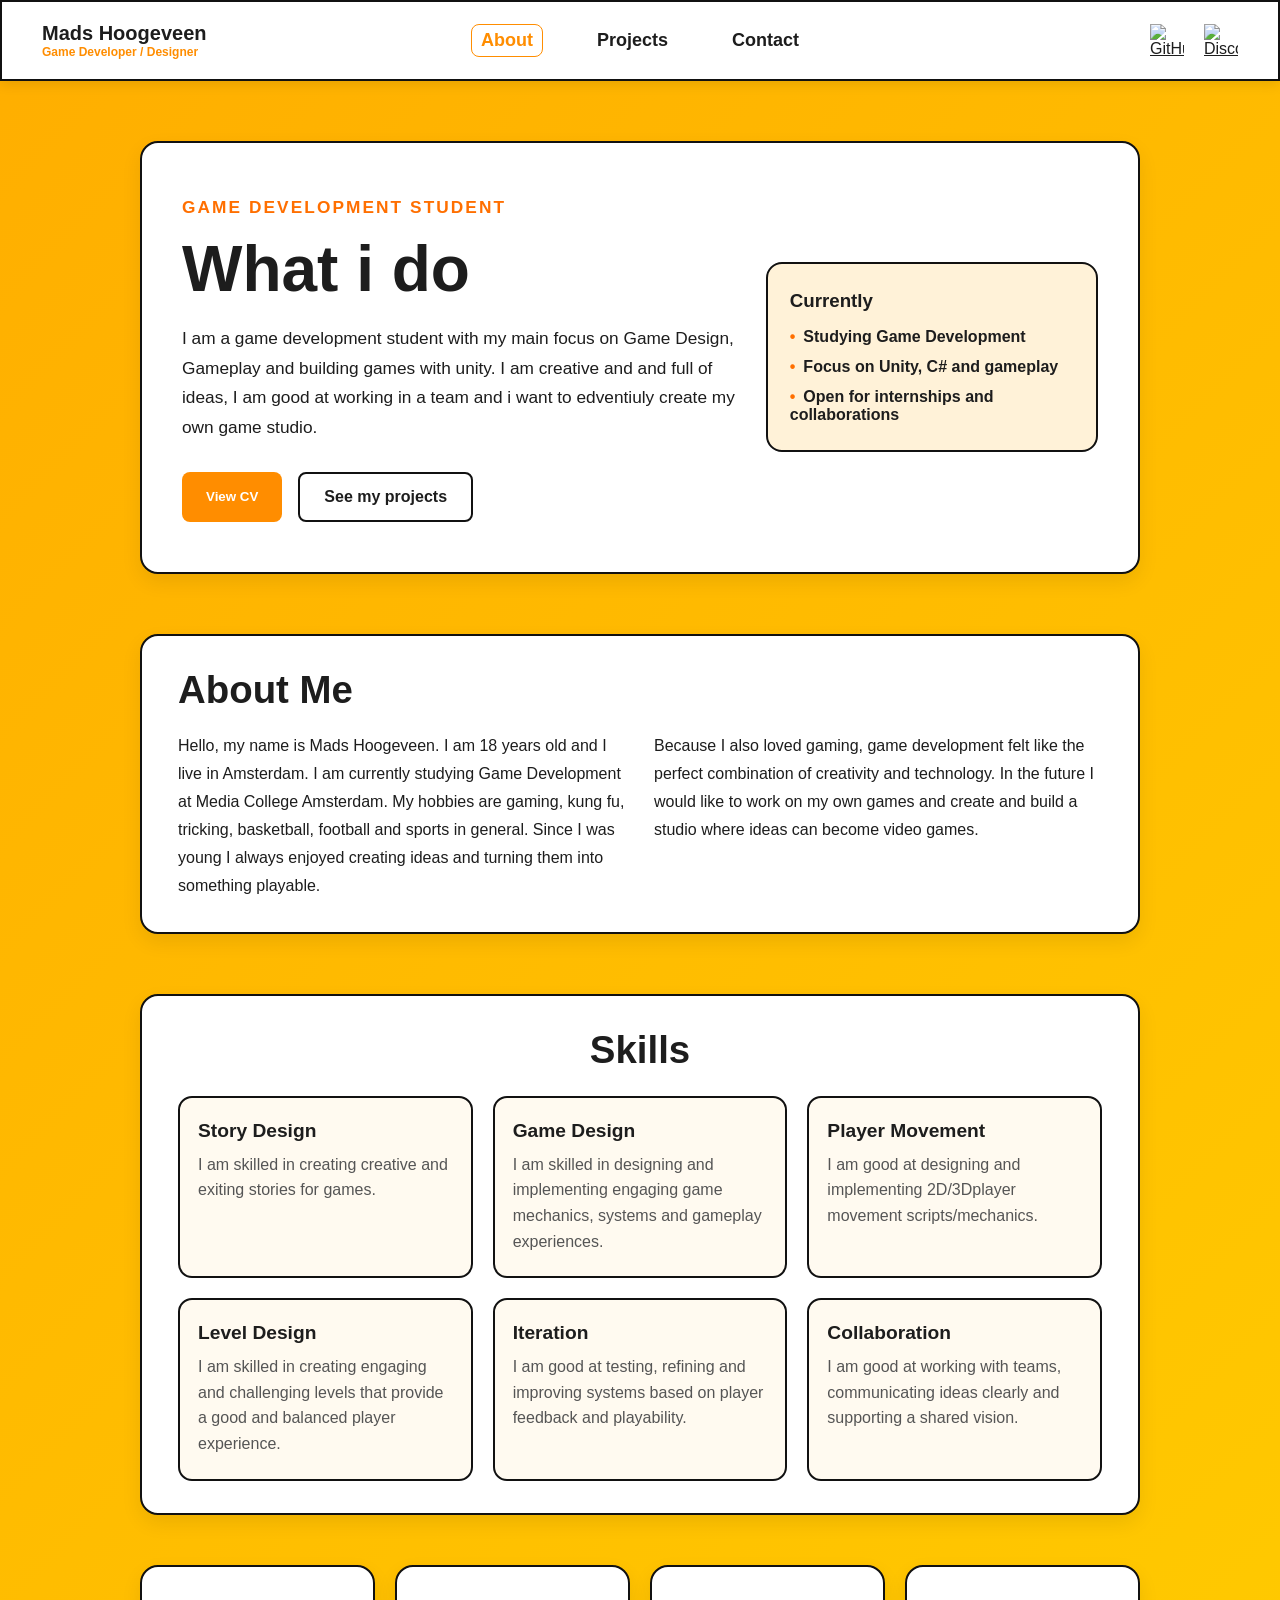
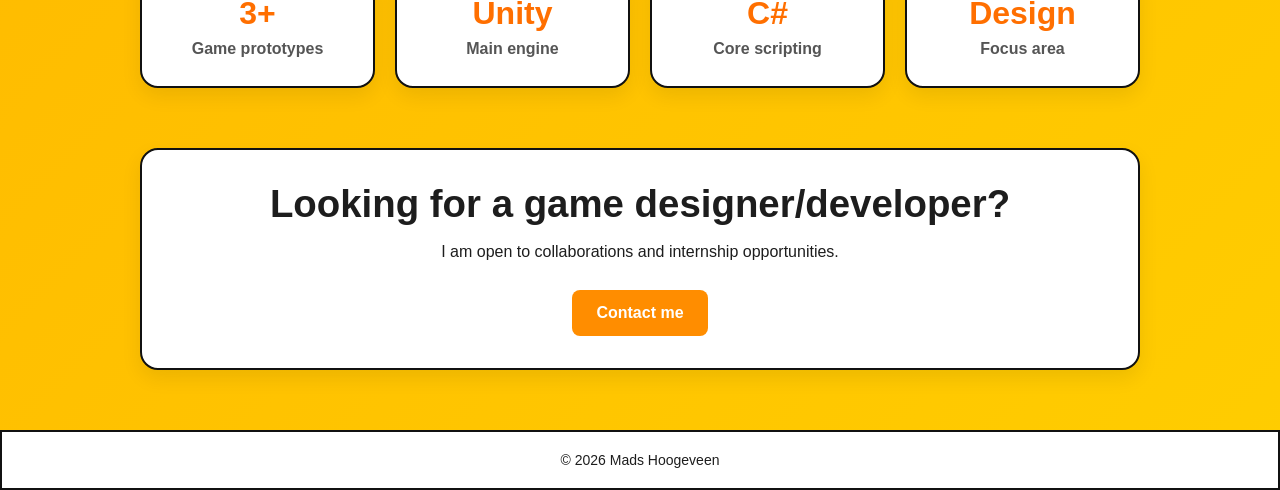
==== index.html @ b83a690f "Fix GitHub Pages paths and CV modal script" ====
<!DOCTYPE html>
<html lang="en">

<head>
  <meta charset="UTF-8">
  <meta name="viewport" content="width=device-width, initial-scale=1.0">
  <title>Mads Hoogeveen | Game Developer</title>
  <link rel="stylesheet" href="style.css">
</head>

<body>

  <nav class="navbar">
    <div class="logo">
      Mads Hoogeveen
      <span>Game Developer / Designer</span>
    </div>

    <ul class="nav-links">
      <li><a href="index.html" class="active">About</a></li>
      <li><a href="projects.html">Projects</a></li>
      <!-- Blog link reserved for later -->
      <li><a href="contact.html">Contact</a></li>
    </ul>

    <div class="socials">
      <a href="https://github.com/Luxin079" target="_blank" rel="noopener noreferrer">
        <img src="https://cdn.jsdelivr.net/gh/devicons/devicon/icons/github/github-original.svg" alt="GitHub">
      </a>
      <a href="https://discord.com" target="_blank" rel="noopener noreferrer">
        <img src="https://cdn.simpleicons.org/discord/5865F2" alt="Discord">
      </a>
    </div>
  </nav>

  <main>
    <section class="hero">
      <div class="hero-copy">
        <p class="eyebrow">Game development student</p>
        <h1>What i do</h1>
        <p>
          I am a game development student with my main focus on Game Design, Gameplay and building games with unity. I am creative and and full of ideas, I am good at working in a team and i want to edventiuly create my own game studio. 
        </p>
        <div class="hero-actions">
          <button class="cv-button" type="button" data-open-cv-modal>View CV</button>
          <a class="secondary-button" href="projects.html">See my projects</a>
        </div>
      </div>

      <div class="hero-card">
        <h3>Currently</h3>
        <ul>
          <li>Studying Game Development</li>
          <li>Focus on Unity, C# and gameplay</li>
          <li>Open for internships and collaborations</li>
        </ul>
      </div>
    </section>

    <section class="about">
      <h2>About Me</h2>
      <div class="about-grid">
        <p>
          Hello, my name is Mads Hoogeveen. I am 18 years old and I live in Amsterdam. I am currently studying
          Game Development at Media College Amsterdam. My hobbies are gaming, kung fu, tricking, basketball, football and sports in general.
          Since I was young I always enjoyed creating ideas and turning them into something playable.
        </p>
        <p>
          Because I also loved gaming, game development felt like the perfect combination of creativity and technology.
          In the future I would like to work on my own games and create and build a studio where ideas can become video games.
        </p>
      </div>
    </section>

    <section class="skills-section">
      <h2>Skills</h2>
      <div class="skills-grid">
        <article class="skill-card">
          <h3>Story Design</h3>
          <p>I am skilled in creating creative and exiting stories for games.</p>
        </article>
        <article class="skill-card">
          <h3>Game Design</h3>
          <p>I am skilled in designing and implementing engaging game mechanics, systems and gameplay experiences.</p>
        </article>
        <article class="skill-card">
          <h3>Player Movement</h3>
          <p> I am good at designing and implementing 2D/3Dplayer movement scripts/mechanics.</p>
        </article>
        <article class="skill-card">
          <h3>Level Design</h3>
          <p>I am skilled in creating engaging and challenging levels that provide a good and balanced player experience.</p>
        </article>
        <article class="skill-card">
          <h3>Iteration</h3>
          <p>I am good at testing, refining and improving systems based on player feedback and playability.</p>
        </article>
        <article class="skill-card">
          <h3>Collaboration</h3>
          <p> I am good at working with teams, communicating ideas clearly and supporting a shared vision.</p>
        </article>
      </div>
    </section>

    <section class="stats-row">
      <div class="stat-card">
        <strong>3+</strong>
        <span>Game prototypes</span>
      </div>
      <div class="stat-card">
        <strong>Unity</strong>
        <span>Main engine</span>
      </div>
      <div class="stat-card">
        <strong>C#</strong>
        <span>Core scripting</span>
      </div>
      <div class="stat-card">
        <strong>Design</strong>
        <span>Focus area</span>
      </div>
    </section>

    <section class="cta-panel">
      <h2>Looking for a game designer/developer?</h2>
      <p>I am open to collaborations and internship opportunities.</p> 
      <a class="cv-button" href="contact.html">Contact me</a>
    </section>
  </main>

  <footer>
    © 2026 Mads Hoogeveen
  </footer>

  <div class="cv-modal" id="cvModal" aria-hidden="true">
    <div class="cv-modal-content" role="dialog" aria-modal="true" aria-labelledby="cvModalTitle">
      <button class="cv-modal-close" type="button" aria-label="Sluit CV">×</button>
      <h2 id="cvModalTitle">Curriculum Vitae</h2>

      <div class="cv-modal-image-wrap">
        <img id="cvPreviewImage" src="https://cdn.discordapp.com/attachments/973264074030850079/1543353985614876723/image.png?ex=6a948fe8&is=6a933e68&hm=98ec7b5452d5cd2ad2aa0146ad78f8a8672f4f6e67505bc59b2633bdc7ed4bae&" alt="CV foto">
      </div>

      <button class="cv-button" id="cvCloseModal" type="button">Sluiten</button>
    </div>
  </div>

  <script>
    const modal = document.getElementById('cvModal');
    const openButtons = document.querySelectorAll('[data-open-cv-modal]');
    const closeButton = document.querySelector('.cv-modal-close');
    const closeModalButton = document.getElementById('cvCloseModal');

    function openModal() {
      modal.classList.add('active');
      modal.setAttribute('aria-hidden', 'false');
    }

    function closeModal() {
      modal.classList.remove('active');
      modal.setAttribute('aria-hidden', 'true');
    }

    openButtons.forEach((button) => {
      button.addEventListener('click', openModal);
    });

    closeButton.addEventListener('click', closeModal);
    closeModalButton.addEventListener('click', closeModal);

    modal.addEventListener('click', (event) => {
      if (event.target === modal) closeModal();
    });

    document.addEventListener('keydown', (event) => {
      if (event.key === 'Escape' && modal.classList.contains('active')) {
        closeModal();
      }
    });
  </script>

</body>
</html>
---- style.css ----
:root{
  --bg-start: #ffae00;
  --bg-end: #ffcd00;
  --panel: #ffffff;
  --dark: #1d1d1d;
  --muted: #555;
  --accent: #ff8d00;
  --accent-dark: #ff6f00;
  --border: #111111;
  --soft: #fff2d8;
  --shadow: rgba(0, 0, 0, 0.12);
}

*{
  margin:0;
  padding:0;
  box-sizing:border-box;
  font-family:Arial, Helvetica, sans-serif;
}

html{
  scroll-behavior:smooth;
  overflow-x:hidden;
}

body{
  background:linear-gradient(135deg, var(--bg-start), var(--bg-end));
  min-height:100vh;
  display:flex;
  flex-direction:column;
  color:var(--dark);
  overflow-x:hidden;
}

img{
  max-width:100%;
  display:block;
}

a{
  color:inherit;
}

main{
  flex:1;
}

/* ---------- NAVBAR ---------- */

.navbar{
  background:var(--panel);
  display:flex;
  align-items:center;
  padding:20px 40px;
  box-shadow:0 3px 12px rgba(0,0,0,0.1);
  position:relative;
  border:2px solid var(--border);
}

.logo{
  font-weight:bold;
  font-size:20px;
}

.logo span{
  display:block;
  font-size:12px;
  color:var(--accent);
}

.nav-links{
  position:absolute;
  left:50%;
  transform:translateX(-50%);
  display:flex;
  gap:40px;
  list-style:none;
}

.nav-links a{
  text-decoration:none;
  color:var(--dark);
  font-weight:600;
  font-size:18px;
  position:relative;
  display:inline-block;
  padding:8px 12px;
  border-radius:8px;
  transition:transform 0.2s ease, color 0.2s ease, opacity 0.2s ease;
}

.nav-links a::before{
  content:"";
  position:absolute;
  inset:2px;
  border:1px solid var(--accent);
  border-radius:8px;
  opacity:0;
  transition:opacity 0.2s ease;
}

.nav-links a.active::before{
  opacity:1;
}

.nav-links a.active{
  color:var(--accent);
}

.nav-links a:hover{
  transform:scale(1.12);
  color:var(--accent);
}

.nav-links a:hover::before{
  opacity:0;
}

.nav-links a::after{
  content:"";
  position:absolute;
  width:0%;
  height:2px;
  left:0;
  bottom:-5px;
  background:var(--accent);
  transition:0.3s;
}

.nav-links a:hover::after{
  width:100%;
}

.socials{
  margin-left:auto;
  display:flex;
  gap:20px;
}

.socials img{
  width:34px;
  cursor:pointer;
  transition:0.25s;
}

.socials img:hover{
  transform:scale(1.4);
}

/* ---------- SHARED STYLES ---------- */

.hero,
.about,
.skills-section,
.cta-panel,
.page-header,
.contact-section,
.blog-post,
.project,
.stat-card{
  background:var(--panel);
  border:2px solid var(--border);
  border-radius:18px;
  box-shadow:0 8px 20px rgba(0,0,0,0.08);
}

.eyebrow{
  display:inline-block;
  font-size:12px;
  letter-spacing:0.12em;
  text-transform:uppercase;
  color:var(--accent-dark);
  font-weight:bold;
  margin-bottom:10px;
}

.page-header,
.hero,
.about,
.skills-section,
.cta-panel,
.contact-section{
  max-width:1000px;
  width:calc(100% - 40px);
  margin:60px auto 0;
}

.page-header,
.contact-section,
.about,
.skills-section,
.cta-panel{
  padding:32px 36px;
}

.page-header,
.skills-section,
.cta-panel{
  text-align:center;
}

.page-header h1,
.about h2,
.skills-section h2,
.cta-panel h2,
.contact-info h2{
  font-size:clamp(2rem, 3vw, 3rem);
  margin-bottom:12px;
}

/* ---------- HERO ---------- */

.hero{
  display:grid;
  grid-template-columns:1.5fr 0.9fr;
  align-items:center;
  gap:30px;
  padding:50px 40px;
}

.hero-copy h1{
  font-size:clamp(2.6rem, 5vw, 4.2rem);
  margin-bottom:18px;
}

.hero-copy p{
  font-size:1.08rem;
  line-height:1.7;
  max-width:620px;
}

.hero-actions{
  display:flex;
  flex-wrap:wrap;
  gap:16px;
  margin-top:30px;
}

.cv-button,
.secondary-button,
.play-link,
.contact-form button{
  display:inline-block;
  background:var(--accent);
  color:#fff;
  padding:14px 24px;
  border-radius:8px;
  text-decoration:none;
  font-weight:bold;
  border:none;
  cursor:pointer;
  transition:0.25s ease;
}

.cv-modal{
  position:fixed;
  inset:0;
  background:rgba(0, 0, 0, 0.6);
  display:none;
  align-items:center;
  justify-content:center;
  padding:20px;
  z-index:1000;
}

.cv-modal.active{
  display:flex;
}

.cv-modal-content{
  position:relative;
  width:min(680px, 100%);
  background:#fff;
  border:2px solid var(--border);
  border-radius:18px;
  box-shadow:0 18px 40px rgba(0,0,0,0.18);
  padding:28px 24px 22px;
}

.cv-modal-close{
  position:absolute;
  top:12px;
  right:14px;
  border:none;
  background:transparent;
  font-size:2rem;
  cursor:pointer;
  line-height:1;
  color:var(--dark);
}

.cv-modal-content h2 {
  margin-bottom:18px;
  font-size:1.8rem;
  color:var(--dark);
}

.cv-modal-image-wrap {
  width:100%;
  margin-bottom:18px;
  border:2px solid var(--border);
  background:#f6f6f6;
  border-radius:12px;
  overflow:hidden;
}

.cv-modal-image-wrap img {
  width:100%;
  max-height:72vh;
  object-fit:contain;
  display:block;
  background:#fff;
}

.cv-url-label {
  display:block;
  margin-bottom:8px;
  font-weight:700;
  color:var(--dark);
}

#cvImageUrl {
  width:100%;
  padding:12px 14px;
  border:2px solid #d9d9d9;
  border-radius:8px;
  font-size:15px;
  margin-bottom:18px;
}

.cv-modal-actions {
  display:flex;
  justify-content:flex-end;
  gap:12px;
  flex-wrap:wrap;
}

.cv-button:hover,
.secondary-button:hover,
.play-link:hover,
.contact-form button:hover{
  background:var(--accent-dark);
  transform:translateY(-2px);
}

.secondary-button{
  background:#fff;
  color:var(--dark);
  border:2px solid var(--border);
}

.hero-card{
  background:var(--soft);
  border:2px solid var(--border);
  border-radius:16px;
  padding:26px 22px;
}

.hero-card h3{
  margin-bottom:16px;
}

.hero-card ul{
  list-style:none;
  display:grid;
  gap:12px;
  color:var(--dark);
  font-weight:600;
}

.hero-card li::before{
  content:"•";
  color:var(--accent-dark);
  margin-right:8px;
}

/* ---------- ABOUT ---------- */

.about{
  text-align:left;
}

.about-grid{
  display:grid;
  grid-template-columns:1fr 1fr;
  gap:28px;
  line-height:1.75;
  margin-top:20px;
}

/* ---------- SKILLS ---------- */

.skills-grid{
  display:grid;
  grid-template-columns:repeat(auto-fit, minmax(220px, 1fr));
  gap:20px;
  margin-top:24px;
}

.skill-card{
  background:#fffaf0;
  border:2px solid var(--border);
  border-radius:14px;
  padding:22px 18px;
  text-align:left;
}

.skill-card h3{
  margin-bottom:10px;
  font-size:1.2rem;
}

.skill-card p{
  line-height:1.6;
  color:var(--muted);
}

/* ---------- STATS ---------- */

.stats-row{
  display:grid;
  grid-template-columns:repeat(auto-fit, minmax(180px, 1fr));
  gap:20px;
  max-width:1000px;
  width:calc(100% - 40px);
  margin:50px auto 0;
}

.stat-card{
  padding:28px 20px;
  text-align:center;
}

.stat-card strong{
  display:block;
  font-size:2rem;
  margin-bottom:8px;
  color:var(--accent-dark);
}

.stat-card span{
  color:var(--muted);
  font-weight:600;
}

/* ---------- CTA ---------- */

.cta-panel{
  margin-bottom:60px;
}

.cta-panel p{
  max-width:720px;
  margin:10px auto 25px;
  line-height:1.7;
}

/* ---------- PROJECTS ---------- */

.projects{
  display:grid;
  grid-template-columns:repeat(auto-fit, minmax(280px, 1fr));
  gap:30px;
  max-width:1100px;
  margin:40px auto 60px;
  padding:0 20px;
}

.project{
  overflow:hidden;
  transition:0.25s;
}

.project:hover{
  transform:translateY(-6px);
}

.game-preview{
  height:200px;
  overflow:hidden;
  border-bottom:2px solid var(--border);
}

.game-preview img{
  width:100%;
  height:100%;
  object-fit:cover;
  cursor:pointer;
  transition:transform 0.2s ease, filter 0.2s ease;
}

.game-preview img:hover{
  transform:scale(1.02);
  filter:brightness(1.04);
}

.preview-modal{
  position:fixed;
  inset:0;
  display:flex;
  align-items:center;
  justify-content:center;
  padding:28px;
  background:rgba(17,17,17,0.82);
  opacity:0;
  visibility:hidden;
  transition:opacity 0.2s ease, visibility 0.2s ease;
  z-index:1000;
}

.preview-modal.active{
  opacity:1;
  visibility:visible;
}

.preview-modal-backdrop{
  position:absolute;
  inset:0;
}

.preview-modal-content{
  position:relative;
  z-index:1;
  width:min(1100px, 92vw);
  max-height:90vh;
  background:#111;
  border:3px solid #fff;
  border-radius:20px;
  padding:18px;
  box-shadow:0 24px 60px rgba(0,0,0,0.35);
}

.preview-modal-content img{
  display:block;
  width:100%;
  max-height:84vh;
  object-fit:contain;
  border-radius:12px;
  background:#000;
}

.preview-modal-close{
  position:absolute;
  top:-18px;
  right:-18px;
  width:42px;
  height:42px;
  border-radius:50%;
  border:2px solid var(--border);
  background:#fff;
  color:var(--dark);
  font-size:2rem;
  line-height:1;
  cursor:pointer;
  box-shadow:0 6px 20px rgba(0,0,0,0.18);
}

body.modal-open{
  overflow:hidden;
}

.project-info{
  display:flex;
  flex-direction:column;
  justify-content:space-between;
  min-height:270px;
  padding:24px 24px 28px;
}

.project-content{
  display:flex;
  flex-direction:column;
  flex:1;
}

.project-info h3{
  margin-bottom:10px;
}

.project-info p{
  line-height:1.6;
  margin:0;
}

.tag-grid{
  display:grid;
  grid-template-columns:repeat(2, minmax(110px, 1fr));
  gap:8px 10px;
  margin:12px 0 18px;
}

.tag-grid span{
  display:inline-flex;
  align-items:center;
  justify-content:center;
  background:#fff3db;
  border:1px solid var(--border);
  border-radius:999px;
  padding:6px 10px;
  font-size:0.75rem;
  font-weight:bold;
  text-align:center;
  min-height:30px;
}

.project-actions{
  display:flex;
  flex-direction:column;
  gap:12px;
  margin-top:20px;
}

.github-link{
  display:block;
  text-align:center;
  text-decoration:none;
  background:#fff;
  color:var(--dark);
  border:2px solid var(--border);
  border-radius:10px;
  padding:14px 18px;
  font-weight:bold;
  transition:0.25s ease;
}

.github-link:hover{
  background:#f7f7f7;
  transform:translateY(-2px);
}

/* ---------- BLOG ---------- */

.blog-container{
  max-width:1000px;
  margin:40px auto 60px;
  padding:0 20px;
}

.blog-grid{
  display:grid;
  grid-template-columns:repeat(auto-fit, minmax(240px, 1fr));
  gap:22px;
}

.blog-post{
  padding:28px 24px;
}

.blog-post.featured{
  margin-bottom:24px;
}

.blog-post h3{
  margin-bottom:10px;
}

.blog-post p{
  line-height:1.7;
}

.blog-meta{
  color:var(--accent-dark);
  font-size:0.8rem;
  font-weight:bold;
  text-transform:uppercase;
  letter-spacing:0.08em;
  margin-bottom:12px;
}

/* ---------- CONTACT ---------- */

.contact-section{
  display:grid;
  grid-template-columns:1fr 1.2fr;
  gap:34px;
  align-items:start;
}

.contact-info{
  padding:12px 0;
}

.contact-info p,
.contact-info li{
  line-height:1.7;
}

.contact-info ul{
  list-style:none;
  margin-top:18px;
  display:grid;
  gap:10px;
}

.contact-form{
  display:flex;
  flex-direction:column;
  gap:14px;
}

.contact-form input,
.contact-form textarea{
  width:100%;
  padding:13px 15px;
  border-radius:8px;
  border:2px solid #d8d8d8;
  font-size:15px;
  font-family:inherit;
  transition:border-color 0.2s ease, box-shadow 0.2s ease;
}

.contact-form input:focus,
.contact-form textarea:focus{
  outline:none;
  border-color:var(--accent);
  box-shadow:0 0 0 3px rgba(255,141,0,0.12);
}

.contact-form textarea{
  min-height:150px;
  resize:vertical;
}

/* ---------- FOOTER ---------- */

footer{
  background:var(--panel);
  text-align:center;
  padding:20px;
  margin-top:auto;
  font-size:14px;
  border:2px solid var(--border);
}

/* ---------- CV PAGE ---------- */

.cv-body{
  background:#f1f1f1;
}

.cv-page{
  max-width:1160px;
  margin:40px auto 60px;
  padding:0 28px;
}

.cv-title{
  font-size:clamp(2.2rem, 3vw, 3.2rem);
  color:#c85d26;
  font-weight:700;
  margin-bottom:18px;
  padding-bottom:10px;
  border-bottom:2px solid #c85d26;
}

.cv-layout{
  display:grid;
  grid-template-columns: 300px 1fr;
  gap:26px;
  align-items:start;
}

.cv-sidebar{
  padding-top:8px;
}

.cv-photo{
  width:100%;
  max-width:260px;
  height:240px;
  object-fit:cover;
  border:1px solid #b8b8b8;
  display:block;
  margin-bottom:28px;
}

.cv-block{
  margin-bottom:24px;
}

.cv-block h2,
.cv-block h3,
.cv-card h3{
  font-size:1.05rem;
  color:#2e2e2e;
  margin-bottom:10px;
  font-weight:700;
}

.cv-block p,
.cv-card li{
  color:#2a2a2a;
  font-size:0.96rem;
  line-height:1.6;
  margin:0 0 4px;
}

.cv-content{
  display:grid;
  gap:18px;
}

.cv-card{
  background:transparent;
  border:0;
  padding:0;
}

.cv-card ul{
  list-style:none;
  padding:0;
  margin:0;
}

.cv-card li{
  position:relative;
  padding-left:14px;
  margin-bottom:8px;
}

.cv-card li::before{
  content:"•";
  position:absolute;
  left:0;
  color:#c85d26;
}

@media (max-width: 820px){
  .cv-layout{
    grid-template-columns: 1fr;
  }

  .cv-photo{
    max-width:220px;
    height:210px;
  }

  .cv-page{
    padding:0 16px;
  }
}

/* ---------- RESPONSIVE ---------- */

@media (max-width: 820px){
  .navbar{
    flex-wrap:wrap;
    justify-content:center;
    gap:16px;
    padding:18px 16px;
  }

  .logo{
    width:100%;
    text-align:center;
    font-size:18px;
  }

  .nav-links{
    position:static;
    transform:none;
    order:3;
    width:100%;
    justify-content:center;
    gap:14px 18px;
    flex-wrap:wrap;
  }

  .nav-links a{
    font-size:15px;
    padding:6px 10px;
  }

  .socials{
    margin-left:0;
    gap:12px;
  }

  .hero,
  .contact-section,
  .about-grid{
    grid-template-columns:1fr;
  }

  .page-header,
  .skills-section,
  .cta-panel,
  .contact-section,
  .hero,
  .about{
    width:calc(100% - 24px);
  }

  .projects{
    padding:0 12px;
    gap:20px;
  }

  .game-preview{
    height:220px;
  }

  .project-info{
    min-height:auto;
    padding:20px 18px 22px;
  }
}

@media (max-width: 560px){
  .navbar{
    flex-direction:column;
    align-items:center;
  }

  .nav-links{
    width:100%;
    justify-content:space-between;
    gap:8px 12px;
  }

  .socials{
    width:100%;
    justify-content:center;
  }
}

@media (max-width: 480px){
  .hero,
  .about,
  .skills-section,
  .cta-panel,
  .page-header,
  .contact-section{
    padding:24px 18px;
  }

  .hero-actions{
    flex-direction:column;
    align-items:stretch;
  }

  .cv-button,
  .secondary-button,
  .play-link,
  .contact-form button,
  .github-link{
    text-align:center;
    width:100%;
  }

  .projects{
    padding:0 10px;
    margin-top:24px;
  }

  .tag-grid{
    grid-template-columns:repeat(2, minmax(0, 1fr));
    gap:8px;
  }

  .tag-grid span{
    font-size:0.72rem;
    padding:6px 8px;
  }

  .project-actions{
    gap:10px;
  }

  .preview-modal{
    padding:14px;
  }

  .preview-modal-content{
    width:min(100%, 92vw);
    padding:10px;
  }

  .preview-modal-close{
    top:-10px;
    right:-10px;
    width:36px;
    height:36px;
    font-size:1.7rem;
  }
}
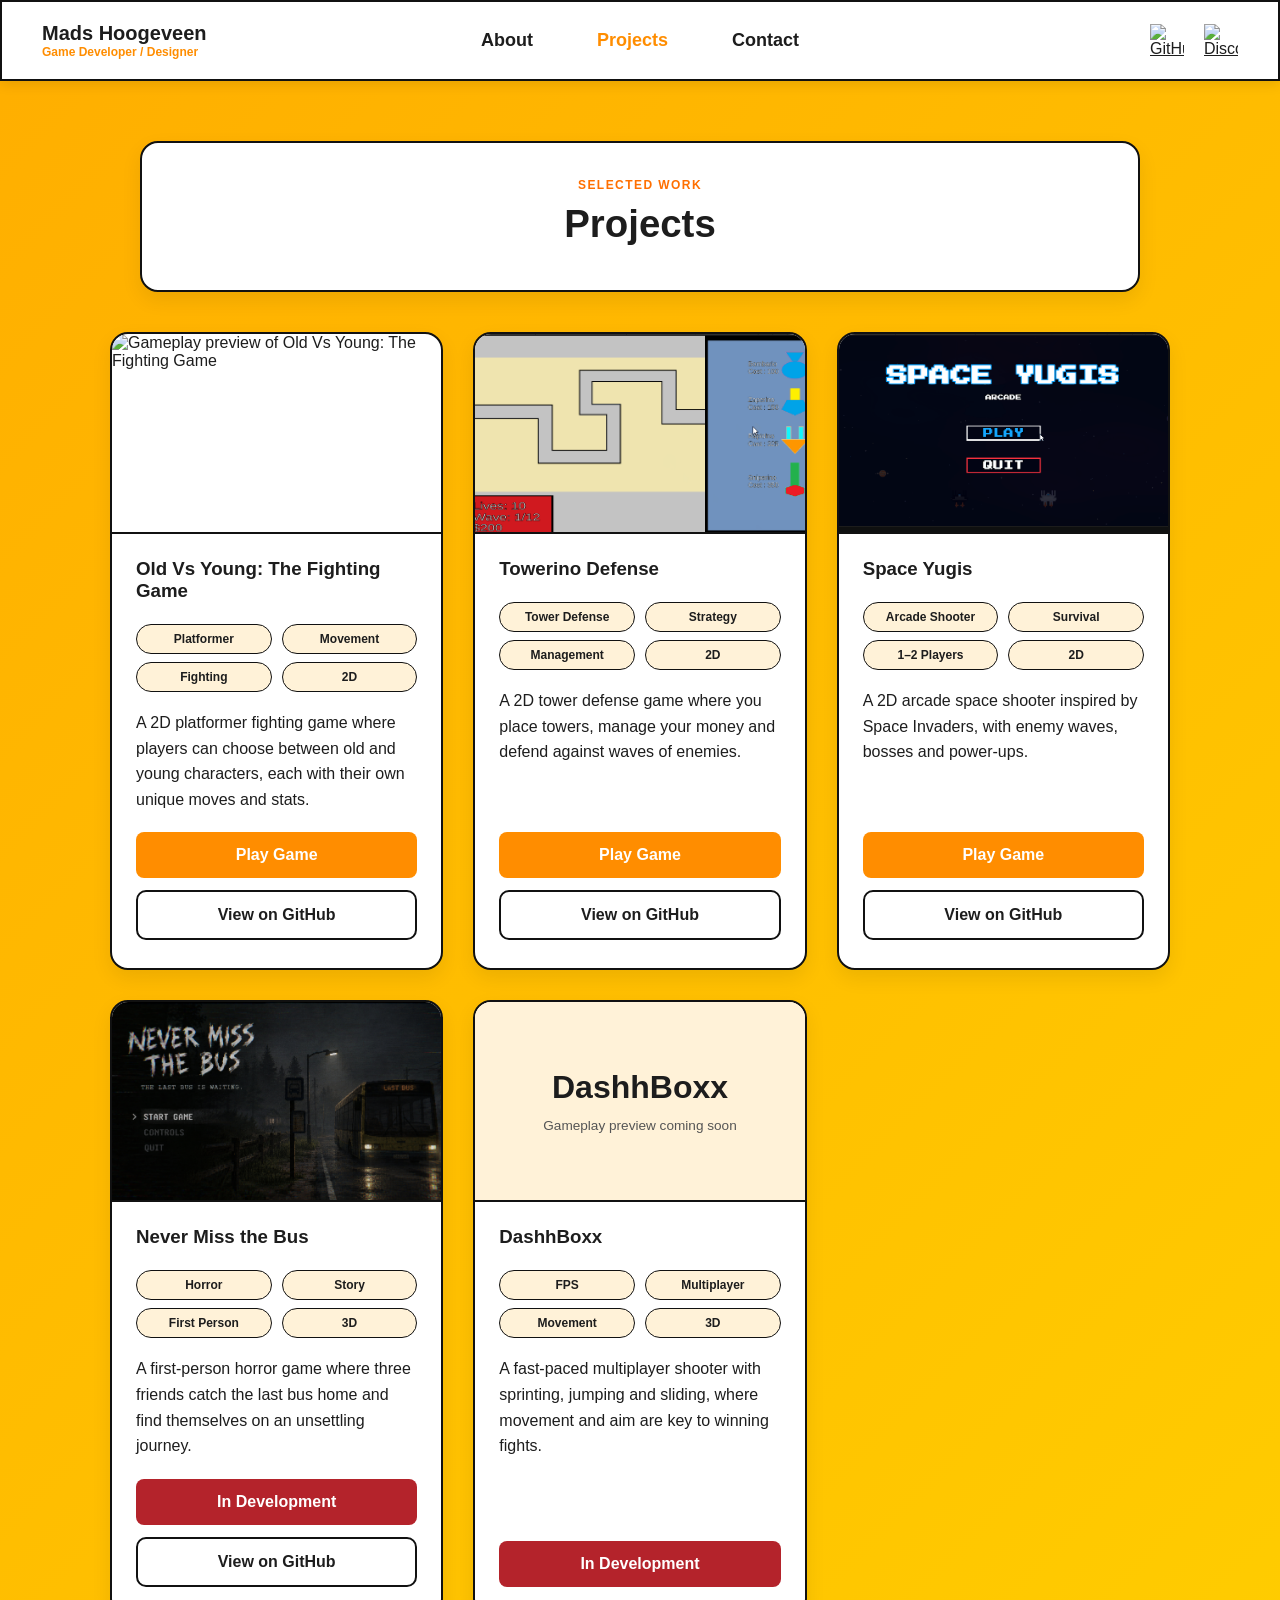
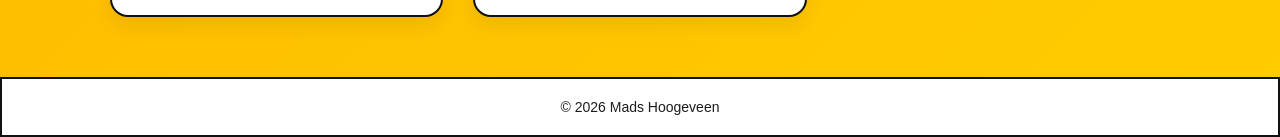
==== commit 0ae86aba: "Expand portfolio pages and project showcase Add a dedicated About page, updated project entries with" ====
--- a/index.html
+++ b/index.html
@@ -1,183 +1,13 @@
 <!DOCTYPE html>
 <html lang="en">
-
 <head>
   <meta charset="UTF-8">
   <meta name="viewport" content="width=device-width, initial-scale=1.0">
-  <title>Mads Hoogeveen | Game Developer</title>
-  <link rel="stylesheet" href="style.css">
+  <meta http-equiv="refresh" content="0; url=projects.html">
+  <title>Projects | Mads Hoogeveen</title>
+  <script>window.location.replace('projects.html');</script>
 </head>
-
 <body>
-
-  <nav class="navbar">
-    <div class="logo">
-      Mads Hoogeveen
-      <span>Game Developer / Designer</span>
-    </div>
-
-    <ul class="nav-links">
-      <li><a href="index.html" class="active">About</a></li>
-      <li><a href="projects.html">Projects</a></li>
-      <!-- Blog link reserved for later -->
-      <li><a href="contact.html">Contact</a></li>
-    </ul>
-
-    <div class="socials">
-      <a href="https://github.com/Luxin079" target="_blank" rel="noopener noreferrer">
-        <img src="https://cdn.jsdelivr.net/gh/devicons/devicon/icons/github/github-original.svg" alt="GitHub">
-      </a>
-      <a href="https://discord.com" target="_blank" rel="noopener noreferrer">
-        <img src="https://cdn.simpleicons.org/discord/5865F2" alt="Discord">
-      </a>
-    </div>
-  </nav>
-
-  <main>
-    <section class="hero">
-      <div class="hero-copy">
-        <p class="eyebrow">Game development student</p>
-        <h1>What i do</h1>
-        <p>
-          I am a game development student with my main focus on Game Design, Gameplay and building games with unity. I am creative and and full of ideas, I am good at working in a team and i want to edventiuly create my own game studio. 
-        </p>
-        <div class="hero-actions">
-          <button class="cv-button" type="button" data-open-cv-modal>View CV</button>
-          <a class="secondary-button" href="projects.html">See my projects</a>
-        </div>
-      </div>
-
-      <div class="hero-card">
-        <h3>Currently</h3>
-        <ul>
-          <li>Studying Game Development</li>
-          <li>Focus on Unity, C# and gameplay</li>
-          <li>Open for internships and collaborations</li>
-        </ul>
-      </div>
-    </section>
-
-    <section class="about">
-      <h2>About Me</h2>
-      <div class="about-grid">
-        <p>
-          Hello, my name is Mads Hoogeveen. I am 18 years old and I live in Amsterdam. I am currently studying
-          Game Development at Media College Amsterdam. My hobbies are gaming, kung fu, tricking, basketball, football and sports in general.
-          Since I was young I always enjoyed creating ideas and turning them into something playable.
-        </p>
-        <p>
-          Because I also loved gaming, game development felt like the perfect combination of creativity and technology.
-          In the future I would like to work on my own games and create and build a studio where ideas can become video games.
-        </p>
-      </div>
-    </section>
-
-    <section class="skills-section">
-      <h2>Skills</h2>
-      <div class="skills-grid">
-        <article class="skill-card">
-          <h3>Story Design</h3>
-          <p>I am skilled in creating creative and exiting stories for games.</p>
-        </article>
-        <article class="skill-card">
-          <h3>Game Design</h3>
-          <p>I am skilled in designing and implementing engaging game mechanics, systems and gameplay experiences.</p>
-        </article>
-        <article class="skill-card">
-          <h3>Player Movement</h3>
-          <p> I am good at designing and implementing 2D/3Dplayer movement scripts/mechanics.</p>
-        </article>
-        <article class="skill-card">
-          <h3>Level Design</h3>
-          <p>I am skilled in creating engaging and challenging levels that provide a good and balanced player experience.</p>
-        </article>
-        <article class="skill-card">
-          <h3>Iteration</h3>
-          <p>I am good at testing, refining and improving systems based on player feedback and playability.</p>
-        </article>
-        <article class="skill-card">
-          <h3>Collaboration</h3>
-          <p> I am good at working with teams, communicating ideas clearly and supporting a shared vision.</p>
-        </article>
-      </div>
-    </section>
-
-    <section class="stats-row">
-      <div class="stat-card">
-        <strong>3+</strong>
-        <span>Game prototypes</span>
-      </div>
-      <div class="stat-card">
-        <strong>Unity</strong>
-        <span>Main engine</span>
-      </div>
-      <div class="stat-card">
-        <strong>C#</strong>
-        <span>Core scripting</span>
-      </div>
-      <div class="stat-card">
-        <strong>Design</strong>
-        <span>Focus area</span>
-      </div>
-    </section>
-
-    <section class="cta-panel">
-      <h2>Looking for a game designer/developer?</h2>
-      <p>I am open to collaborations and internship opportunities.</p> 
-      <a class="cv-button" href="contact.html">Contact me</a>
-    </section>
-  </main>
-
-  <footer>
-    © 2026 Mads Hoogeveen
-  </footer>
-
-  <div class="cv-modal" id="cvModal" aria-hidden="true">
-    <div class="cv-modal-content" role="dialog" aria-modal="true" aria-labelledby="cvModalTitle">
-      <button class="cv-modal-close" type="button" aria-label="Sluit CV">×</button>
-      <h2 id="cvModalTitle">Curriculum Vitae</h2>
-
-      <div class="cv-modal-image-wrap">
-        <img id="cvPreviewImage" src="https://cdn.discordapp.com/attachments/973264074030850079/1543353985614876723/image.png?ex=6a948fe8&is=6a933e68&hm=98ec7b5452d5cd2ad2aa0146ad78f8a8672f4f6e67505bc59b2633bdc7ed4bae&" alt="CV foto">
-      </div>
-
-      <button class="cv-button" id="cvCloseModal" type="button">Sluiten</button>
-    </div>
-  </div>
-
-  <script>
-    const modal = document.getElementById('cvModal');
-    const openButtons = document.querySelectorAll('[data-open-cv-modal]');
-    const closeButton = document.querySelector('.cv-modal-close');
-    const closeModalButton = document.getElementById('cvCloseModal');
-
-    function openModal() {
-      modal.classList.add('active');
-      modal.setAttribute('aria-hidden', 'false');
-    }
-
-    function closeModal() {
-      modal.classList.remove('active');
-      modal.setAttribute('aria-hidden', 'true');
-    }
-
-    openButtons.forEach((button) => {
-      button.addEventListener('click', openModal);
-    });
-
-    closeButton.addEventListener('click', closeModal);
-    closeModalButton.addEventListener('click', closeModal);
-
-    modal.addEventListener('click', (event) => {
-      if (event.target === modal) closeModal();
-    });
-
-    document.addEventListener('keydown', (event) => {
-      if (event.key === 'Escape' && modal.classList.contains('active')) {
-        closeModal();
-      }
-    });
-  </script>
-
+  <p><a href="projects.html">View my projects</a></p>
 </body>
 </html>
